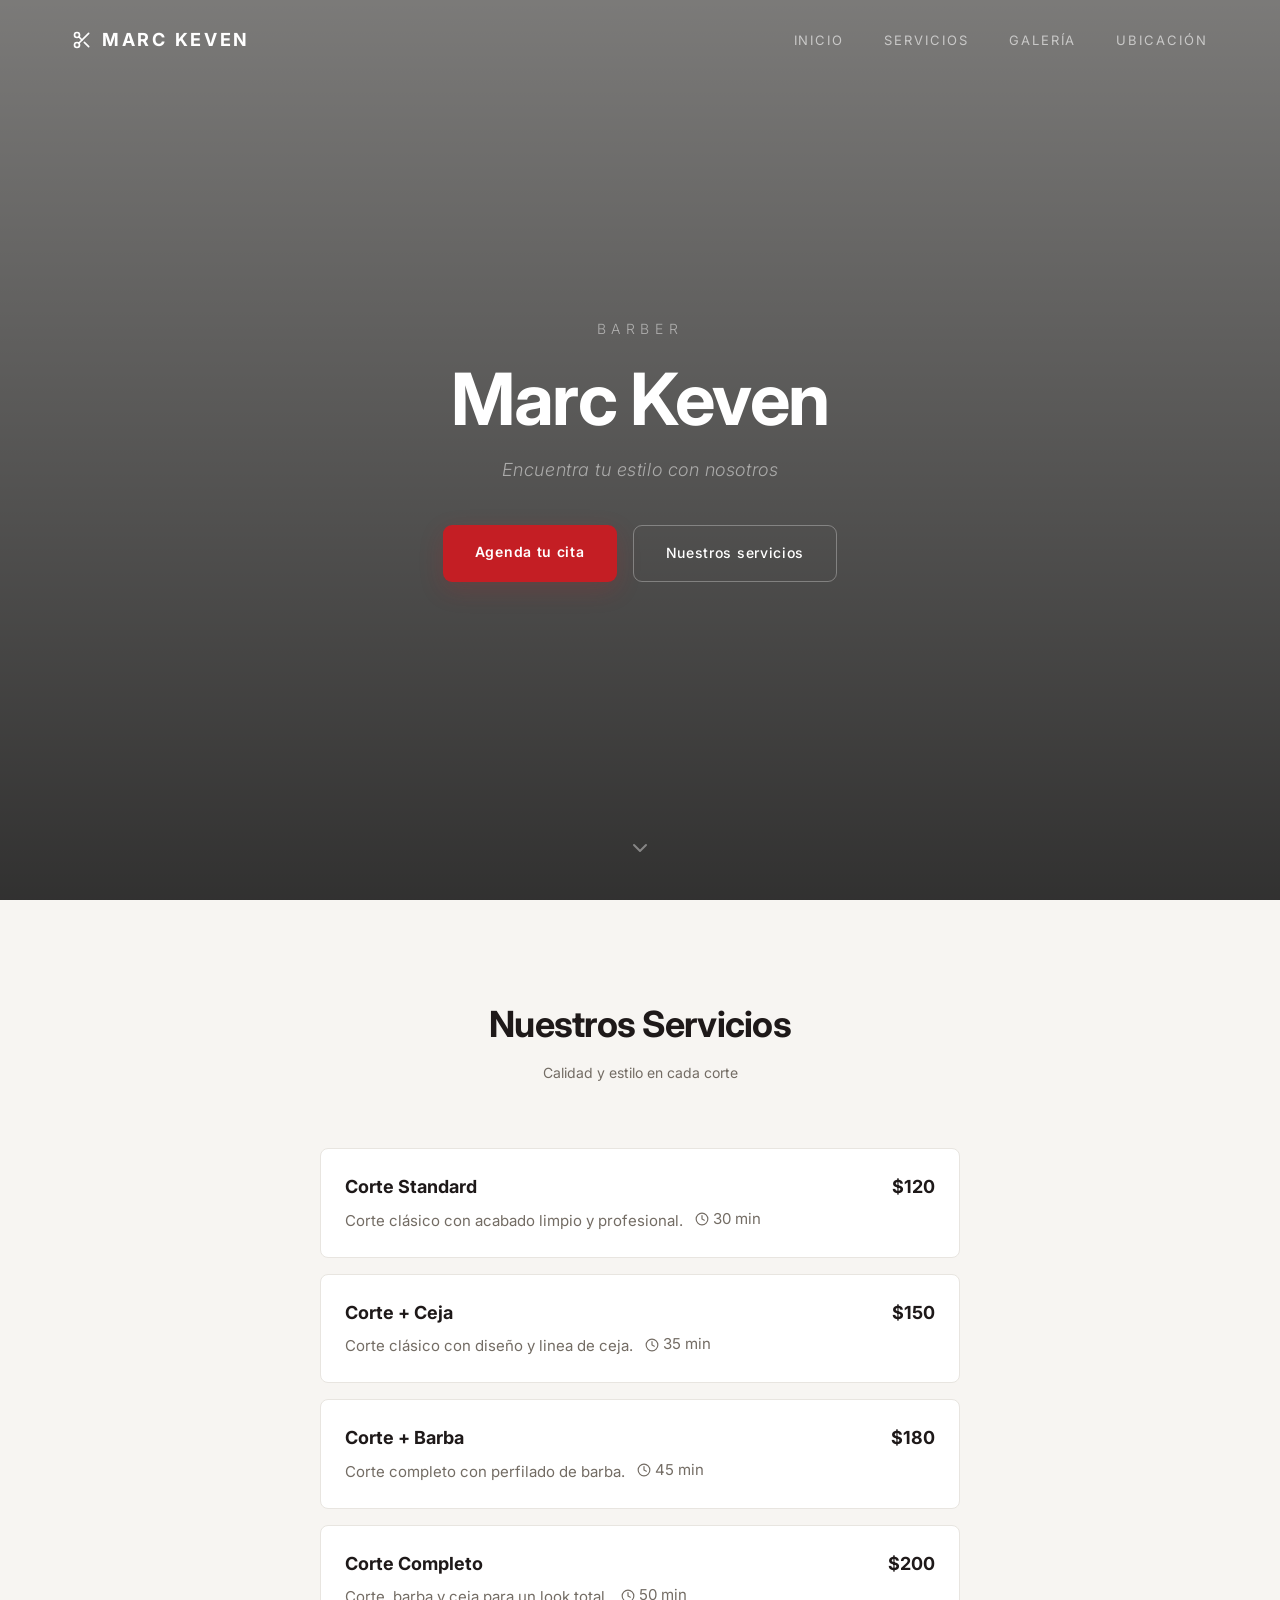
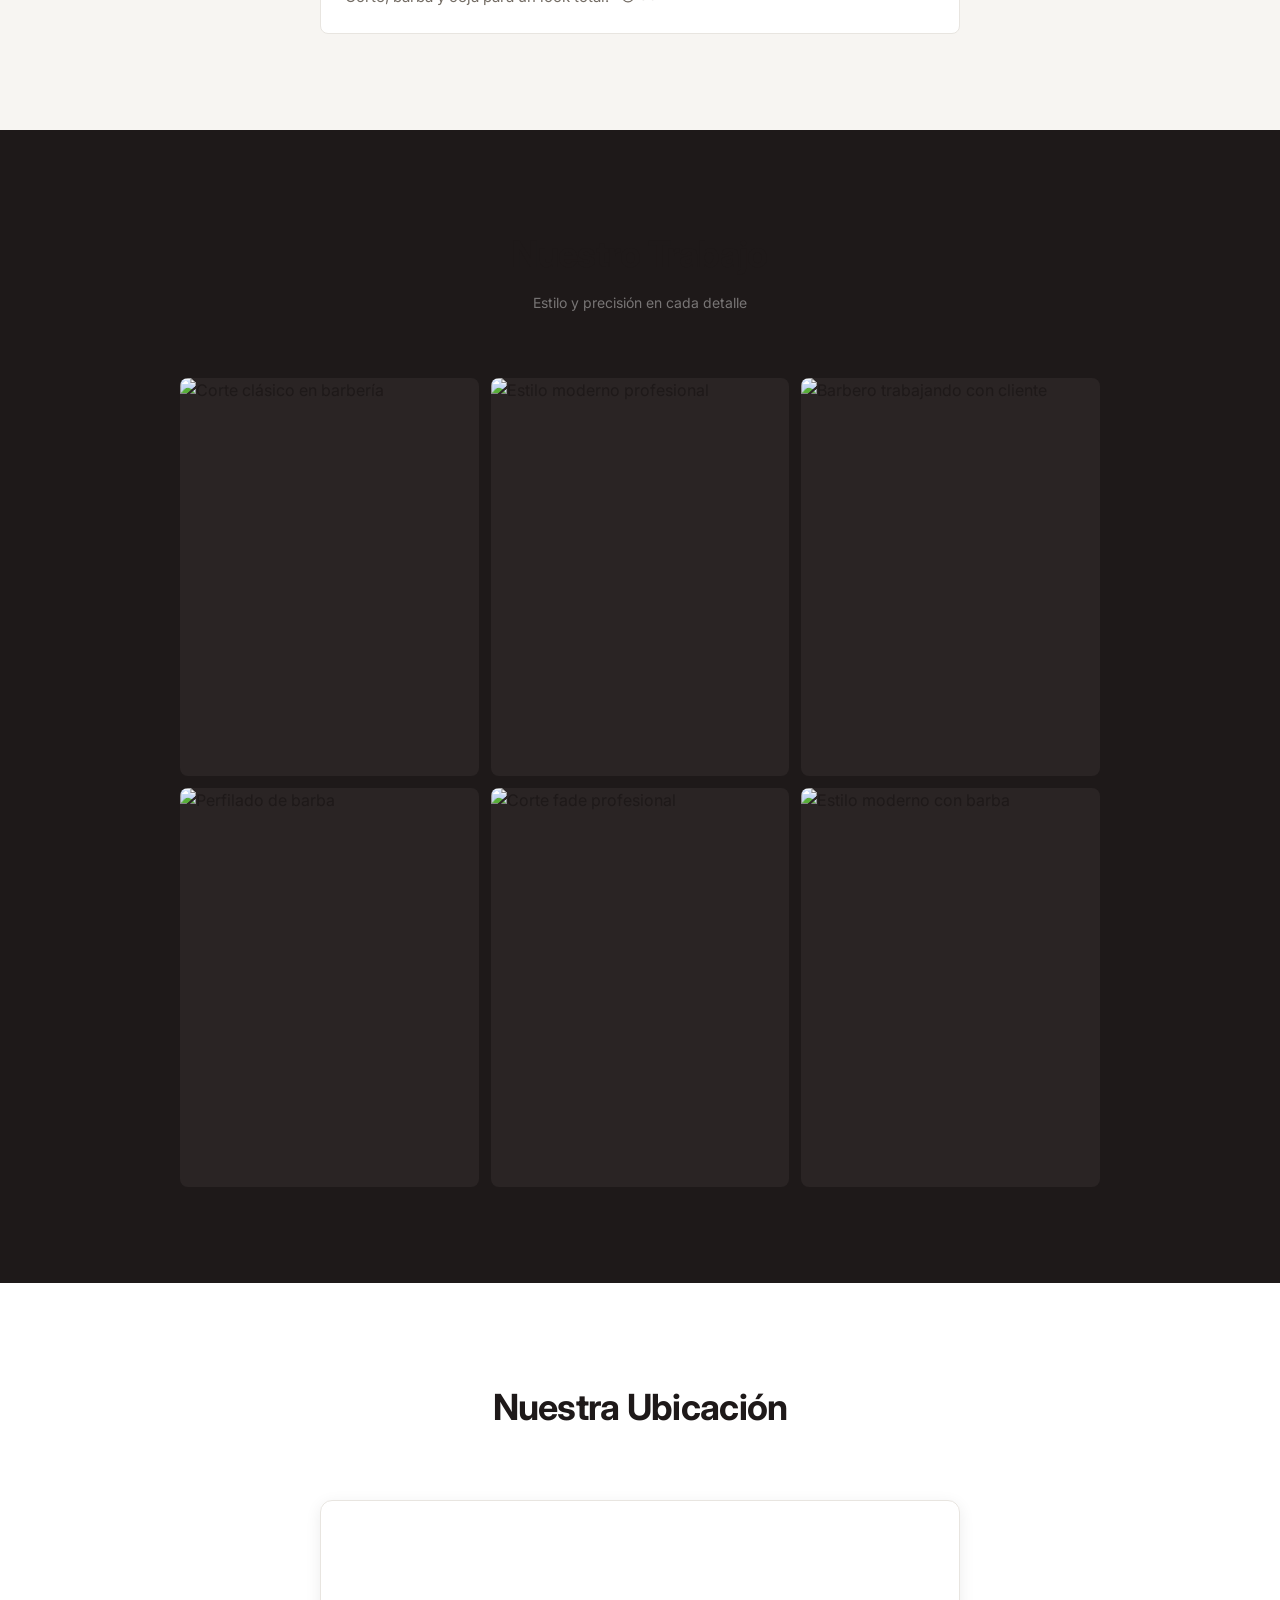
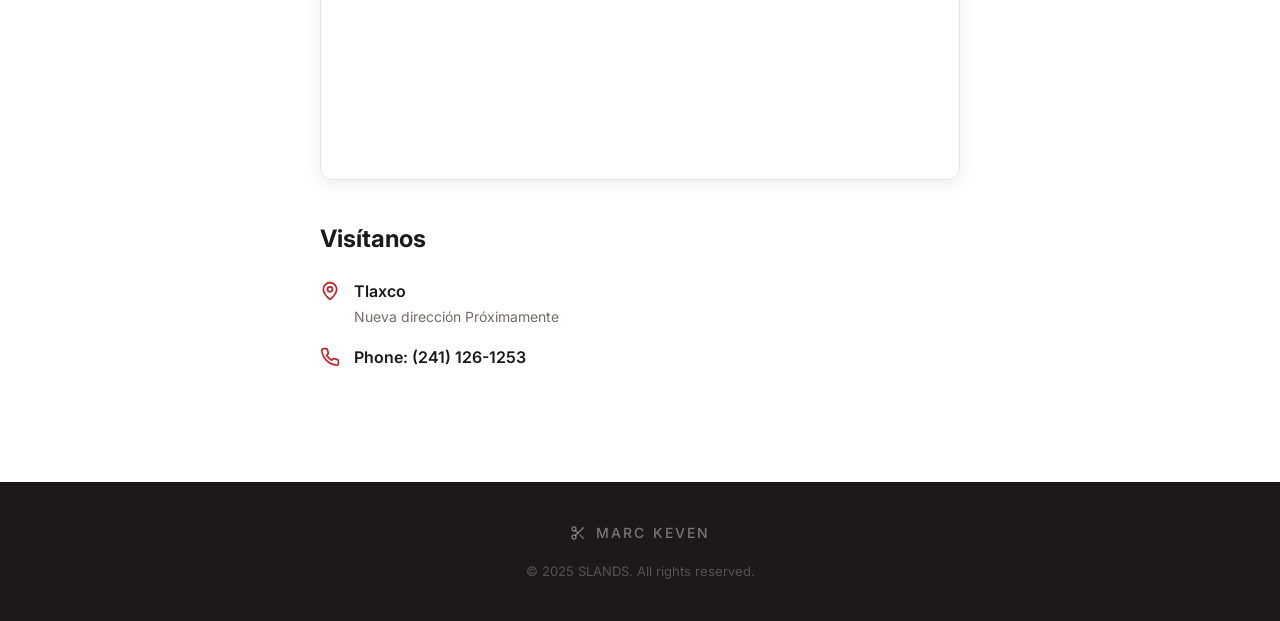
==== index.html @ 04c9a228 "Add files via upload" ====
<!DOCTYPE html>
<html lang="es">
<head>
  <!-- ============================================
       MARC KEVEN BARBER SHOP - Landing Page
       ============================================
       A simple, performance-first one-page site.
       Files:
         - index.html  (this file - structure)
         - styles.css   (all the styling)
         - script.js    (interactivity)
       ============================================ -->

  <meta charset="UTF-8" />
  <!-- Makes the page look correct on mobile phones -->
  <meta name="viewport" content="width=device-width, initial-scale=1.0" />
  <!-- Page title shown in browser tab -->
  <title>Marc Keven | Barber Shop</title>
  <!-- Short description for search engines -->
  <meta name="description" content="Marc Keven Barber Shop en Tlaxco. Encuentra tu estilo con nosotros." />

  <!-- ====== PERFORMANCE: Preconnect to image hosts ======
       This tells the browser to start connecting to these
       servers early, so images load faster later. -->
  <link rel="preconnect" href="https://images.unsplash.com" />
  <link rel="preconnect" href="https://images.pexels.com" />
  <link rel="preconnect" href="https://fonts.googleapis.com" />
  <link rel="preconnect" href="https://fonts.gstatic.com" crossorigin />

  <!-- ====== FONT ======
       Inter - a clean, modern font that looks great
       on screens. We load weights 300-800. -->
  <link
    href="https://fonts.googleapis.com/css2?family=Inter:wght@300;400;500;600;700;800&display=swap"
    rel="stylesheet"
  />

  <!-- ====== STYLESHEET ======
       All our custom styles live in styles.css -->
  <link rel="stylesheet" href="style.css" />
</head>

<body>

  <!-- ============================================
       HEADER
       ============================================
       Fixed at the top of the page.
       - Starts transparent over the hero image
       - Turns dark when you scroll down
       - Has the logo (scissors + text) on the left
       - Desktop: navigation links on the right
       - Mobile: hamburger menu button on the right
       ============================================ -->
  <header id="header" class="header">
    <div class="header-inner">

      <!-- LOGO: Scissors icon + brand name -->
      <a href="#inicio" class="logo">
        <!-- Scissors SVG icon (from Lucide icons) -->
        <svg xmlns="http://www.w3.org/2000/svg" width="20" height="20" viewBox="0 0 24 24" fill="none" stroke="currentColor" stroke-width="2" stroke-linecap="round" stroke-linejoin="round">
          <circle cx="6" cy="6" r="3"/>
          <path d="M8.12 8.12 12 12"/>
          <path d="M20 4 8.12 15.88"/>
          <circle cx="6" cy="18" r="3"/>
          <path d="M14.8 14.8 20 20"/>
        </svg>
        <span>MARC KEVEN</span>
      </a>

      <!-- DESKTOP NAVIGATION (hidden on mobile via CSS) -->
      <nav class="nav-desktop">
        <a href="#inicio">Inicio</a>
        <a href="#servicios">Servicios</a>
        <a href="#galeria">Galería</a>
        <a href="#ubicacion">Ubicación</a>
      </nav>

      <!-- HAMBURGER BUTTON (visible only on mobile) -->
      <button id="menu-open-btn" class="hamburger-btn" aria-label="Abrir menú">
        <!-- Three horizontal lines icon -->
        <svg xmlns="http://www.w3.org/2000/svg" width="24" height="24" viewBox="0 0 24 24" fill="none" stroke="currentColor" stroke-width="2" stroke-linecap="round" stroke-linejoin="round">
          <line x1="4" x2="20" y1="12" y2="12"/>
          <line x1="4" x2="20" y1="6" y2="6"/>
          <line x1="4" x2="20" y1="18" y2="18"/>
        </svg>
      </button>
    </div>
  </header>


  <!-- ============================================
       MOBILE MENU (slide-in overlay)
       ============================================
       Hidden by default. When the hamburger is
       clicked, JavaScript adds the "open" class
       which slides it in from the right.
       ============================================ -->
  <div id="mobile-menu" class="mobile-menu">

    <!-- Dark overlay behind the menu -->
    <div id="menu-overlay" class="menu-overlay"></div>

    <!-- Menu panel that slides in -->
    <div class="menu-panel">

      <!-- Close button (X icon) -->
      <button id="menu-close-btn" class="menu-close-btn" aria-label="Cerrar menú">
        <svg xmlns="http://www.w3.org/2000/svg" width="24" height="24" viewBox="0 0 24 24" fill="none" stroke="currentColor" stroke-width="2" stroke-linecap="round" stroke-linejoin="round">
          <path d="M18 6 6 18"/>
          <path d="m6 6 12 12"/>
        </svg>
      </button>

      <!-- Logo inside the menu -->
      <div class="menu-logo">
        <svg xmlns="http://www.w3.org/2000/svg" width="20" height="20" viewBox="0 0 24 24" fill="none" stroke="currentColor" stroke-width="2" stroke-linecap="round" stroke-linejoin="round" style="color:#C41E24">
          <circle cx="6" cy="6" r="3"/>
          <path d="M8.12 8.12 12 12"/>
          <path d="M20 4 8.12 15.88"/>
          <circle cx="6" cy="18" r="3"/>
          <path d="M14.8 14.8 20 20"/>
        </svg>
        <span>MARC KEVEN</span>
      </div>

      <!-- Navigation links -->
      <nav class="menu-nav">
        <a href="#inicio" class="menu-link">Inicio</a>
        <a href="#servicios" class="menu-link">Servicios</a>
        <a href="#galeria" class="menu-link">Galería</a>
        <a href="#ubicacion" class="menu-link">Ubicación</a>
      </nav>

      <!-- CTA button at the bottom of the menu -->
      <a href="https://www.picktime.com/475c7343-5cfe-4fa8-8c99-a48424e9199c" target="_blank" rel="noopener noreferrer" class="menu-cta">
        AGENDA TU CITA
      </a>
    </div>
  </div>


  <!-- ============================================
       HERO SECTION
       ============================================
       Full-screen section with:
       - Background photo of a barber at work
       - Dark overlay so text is readable
       - Barber name, subtitle, tagline
       - Two buttons: reservation + services
       ============================================ -->
  <section id="inicio" class="hero">

    <!-- Background image (set via CSS for performance) -->
    <div class="hero-bg" style="background-image: url('img/baberBackground.jpeg');"></div>

    <!-- Dark gradient overlay -->
    <div class="hero-overlay"></div>

    <!-- Text content centered on the hero -->
    <div class="hero-content">
      <!-- Small label -->
      <p class="hero-subtitle fade-up delay-1">BARBER</p>
      <!-- Big name -->
      <h1 class="hero-title fade-up delay-2">Marc Keven</h1>
      <!-- Tagline -->
      <p class="hero-tagline fade-up delay-3">Encuentra tu estilo con nosotros</p>

      <!-- Buttons -->
      <div class="hero-buttons fade-up delay-4">
        <!-- Primary: links to WhatsApp for reservations -->
        <!-- CHANGE THIS LINK to your own booking URL -->
        <a href="https://www.picktime.com/475c7343-5cfe-4fa8-8c99-a48424e9199c" target="_blank" rel="noopener noreferrer" class="btn-primary">
          Agenda tu cita
        </a>
        <!-- Secondary: scrolls down to services -->
        <a href="#servicios" class="btn-secondary">
          Nuestros servicios
        </a>
      </div>
    </div>

    <!-- Small bouncing arrow at the bottom -->
    <a href="#servicios" class="scroll-indicator" aria-label="Ver más">
      <svg xmlns="http://www.w3.org/2000/svg" width="24" height="24" viewBox="0 0 24 24" fill="none" stroke="currentColor" stroke-width="2" stroke-linecap="round" stroke-linejoin="round">
        <path d="m6 9 6 6 6-6"/>
      </svg>
    </a>
  </section>


  <!-- ============================================
       SERVICES SECTION
       ============================================
       Shows the list of barber services.
       Each card has: name, price, description, time.
       
       TO EDIT SERVICES:
       Just change the text inside each card below.
       Copy a card to add a new service.
       Delete a card to remove a service.
       ============================================ -->
  <section id="servicios" class="services">
    <div class="container">

      <!-- Section title -->
      <div class="section-header reveal">
        <h2>Nuestros Servicios</h2>
        <p class="section-subtitle">Calidad y estilo en cada corte</p>
      </div>

      <!-- Service cards -->
      <div class="services-list">

        <!-- SERVICE 1: Corte Standard -->
        <div class="service-card reveal">
          <div class="service-top">
            <h3 class="service-name">Corte Standard</h3>
            <span class="service-price">$120</span>
          </div>
          <p class="service-desc">
            Corte clásico con acabado limpio y profesional.
            <!-- Clock icon -->
            <span class="service-time">
              <svg xmlns="http://www.w3.org/2000/svg" width="14" height="14" viewBox="0 0 24 24" fill="none" stroke="currentColor" stroke-width="2" stroke-linecap="round" stroke-linejoin="round"><circle cx="12" cy="12" r="10"/><polyline points="12 6 12 12 16 14"/></svg>
              30 min
            </span>
          </p>
        </div>

        <!-- SERVICE 2: Corte + Ceja -->
        <div class="service-card reveal">
          <div class="service-top">
            <h3 class="service-name">Corte + Ceja</h3>
            <span class="service-price">$150</span>
          </div>
          <p class="service-desc">
            Corte clásico con diseño y linea de ceja.
            <span class="service-time">
              <svg xmlns="http://www.w3.org/2000/svg" width="14" height="14" viewBox="0 0 24 24" fill="none" stroke="currentColor" stroke-width="2" stroke-linecap="round" stroke-linejoin="round"><circle cx="12" cy="12" r="10"/><polyline points="12 6 12 12 16 14"/></svg>
              35 min
            </span>
          </p>
        </div>

        <!-- SERVICE 3: Corte + Barba -->
        <div class="service-card reveal">
          <div class="service-top">
            <h3 class="service-name">Corte + Barba</h3>
            <span class="service-price">$180</span>
          </div>
          <p class="service-desc">
            Corte completo con perfilado de barba.
            <span class="service-time">
              <svg xmlns="http://www.w3.org/2000/svg" width="14" height="14" viewBox="0 0 24 24" fill="none" stroke="currentColor" stroke-width="2" stroke-linecap="round" stroke-linejoin="round"><circle cx="12" cy="12" r="10"/><polyline points="12 6 12 12 16 14"/></svg>
              45 min
            </span>
          </p>
        </div>

        <!-- SERVICE 4: Corte Completo -->
        <div class="service-card reveal">
          <div class="service-top">
            <h3 class="service-name">Corte Completo</h3>
            <span class="service-price">$200</span>
          </div>
          <p class="service-desc">
            Corte, barba y ceja para un look total.
            <span class="service-time">
              <svg xmlns="http://www.w3.org/2000/svg" width="14" height="14" viewBox="0 0 24 24" fill="none" stroke="currentColor" stroke-width="2" stroke-linecap="round" stroke-linejoin="round"><circle cx="12" cy="12" r="10"/><polyline points="12 6 12 12 16 14"/></svg>
              50 min
            </span>
          </p>
        </div>

      </div><!-- /services-list -->
    </div><!-- /container -->
  </section>


  <!-- ============================================
       GALLERY SECTION
       ============================================
       Shows 6 photos of barber work.
       
       PERFORMANCE NOTES:
       - loading="lazy" = browser only loads images
         when the user scrolls near them
       - decoding="async" = browser decodes images
         without blocking the page
       - Images use small sizes (w=600) for speed
       
       TO CHANGE IMAGES:
       Replace the src="..." with your own image URLs.
       Keep the loading="lazy" for performance!
       ============================================ -->
  <section id="galeria" class="gallery">
    <div class="container-wide">

      <!-- Section title -->
      <div class="section-header reveal">
        <h2 class="text-white">Nuestro Trabajo</h2>
        <p class="section-subtitle text-white-muted">Estilo y precisión en cada detalle</p>
      </div>

      <!-- Photo grid: 2 columns on mobile, 3 on desktop -->
      <div class="gallery-grid">

        <!-- PHOTO 1 -->
        <div class="gallery-item reveal">
          <img
            src="img/example1.jpeg"
            alt="Corte clásico en barbería"
            loading="lazy"
            decoding="async"
          />
        </div>

        <!-- PHOTO 2 -->
        <div class="gallery-item reveal">
          <img
            src="img/example5.jpeg"
            alt="Estilo moderno profesional"
            loading="lazy"
            decoding="async"
          />
        </div>

        <!-- PHOTO 3 -->
        <div class="gallery-item reveal">
          <img
            src="img/example3.jpeg"
            alt="Barbero trabajando con cliente"
            loading="lazy"
            decoding="async"
          />
        </div>

        <!-- PHOTO 4 -->
        <div class="gallery-item reveal">
          <img
            src="img/example7.jpeg"
            alt="Perfilado de barba"
            loading="lazy"
            decoding="async"
          />
        </div>

        <!-- PHOTO 5 -->
        <div class="gallery-item reveal">
          <img
            src="img/example2.jpeg"
            alt="Corte fade profesional"
            loading="lazy"
            decoding="async"
          />
        </div>

        <!-- PHOTO 6 -->
        <div class="gallery-item reveal">
          <img
            src="img/example6.jpeg"
            alt="Estilo moderno con barba"
            loading="lazy"
            decoding="async"
          />
        </div>

      </div><!-- /gallery-grid -->
    </div><!-- /container-wide -->
  </section>


    <!-- ============================================
       LOCATION SECTION
       ============================================
       Shows where the shop is:
       - Embedded Google Map of Tlaxco
       - Address and phone number
       
       TO CHANGE LOCATION:
       Update the Google Maps iframe src URL.
       Change the address and phone text below.
       ============================================ -->
  <section id="ubicacion" class="location">
    <div class="container">

      <!-- Section title -->
      <div class="section-header reveal">
        <h2>Nuestra Ubicación</h2>
      </div>

      <!-- Embedded Google Map (placeholder loaded via JS for Lite mode) -->
      <div id="map-container"
           class="map-container reveal"
           data-src="https://maps.google.com/maps?q=Tlaxco+Tlaxcala+Mexico&t=&z=14&ie=UTF8&iwloc=&output=embed"
           data-img="https://upload.wikimedia.org/wikipedia/commons/thumb/d/d6/Mexico_Tlaxcala_Tlaxco_location_map.svg/640px-Mexico_Tlaxcala_Tlaxco_location_map.svg.png"
           style="height:280px;">
        <!-- The map iframe or static fallback image will be inserted here by script.js -->
      </div>

      <!-- Address and phone info -->
      <div class="contact-info reveal">
        <h3 class="contact-title">Visítanos</h3>

        <!-- Address -->
        <div class="contact-row">
          <!-- Map pin icon -->
          <svg xmlns="http://www.w3.org/2000/svg" width="20" height="20" viewBox="0 0 24 24" fill="none" stroke="currentColor" stroke-width="2" stroke-linecap="round" stroke-linejoin="round" class="icon-red">
            <path d="M20 10c0 4.993-5.539 10.193-7.399 11.799a1 1 0 0 1-1.202 0C9.539 20.193 4 14.993 4 10a8 8 0 0 1 16 0"/>
            <circle cx="12" cy="10" r="3"/>
          </svg>
          <div>
            <p class="contact-main">Tlaxco</p>
            <p class="contact-sub">Nueva dirección Próximamente</p>
          </div>
        </div>

        <!-- Phone -->
        <div class="contact-row">
          <!-- Phone icon -->
          <svg xmlns="http://www.w3.org/2000/svg" width="20" height="20" viewBox="0 0 24 24" fill="none" stroke="currentColor" stroke-width="2" stroke-linecap="round" stroke-linejoin="round" class="icon-red">
            <path d="M22 16.92v3a2 2 0 0 1-2.18 2 19.79 19.79 0 0 1-8.63-3.07 19.5 19.5 0 0 1-6-6 19.79 19.79 0 0 1-3.07-8.67A2 2 0 0 1 4.11 2h3a2 2 0 0 1 2 1.72 12.84 12.84 0 0 0 .7 2.81 2 2 0 0 1-.45 2.11L8.09 9.91a16 16 0 0 0 6 6l1.27-1.27a2 2 0 0 1 2.11-.45 12.84 12.84 0 0 0 2.81.7A2 2 0 0 1 22 16.92z"/>
          </svg>
          <!-- CHANGE THIS to your phone number -->
          <a href="tel:+522411261253" class="contact-main contact-link">
            Phone: (241) 126-1253
          </a>
        </div>
      </div>

    </div><!-- /container -->
  </section>

  <!-- ============================================
       FOOTER
       ============================================
       Simple dark footer with logo and copyright.
       CHANGE the copyright text below as needed.
       ============================================ -->
  <footer class="footer">
    <div class="footer-inner">
      <!-- Small logo -->
      <div class="footer-logo">
        <svg xmlns="http://www.w3.org/2000/svg" width="16" height="16" viewBox="0 0 24 24" fill="none" stroke="currentColor" stroke-width="2" stroke-linecap="round" stroke-linejoin="round">
          <circle cx="6" cy="6" r="3"/>
          <path d="M8.12 8.12 12 12"/>
          <path d="M20 4 8.12 15.88"/>
          <circle cx="6" cy="18" r="3"/>
          <path d="M14.8 14.8 20 20"/>
        </svg>
        <span>MARC KEVEN</span>
      </div>
      <!-- Copyright -->
      <p class="footer-copy">&copy; 2025 SLANDS. All rights reserved.</p>
    </div>
  </footer>


  <!-- ====== JAVASCRIPT ======
       All interactivity is in script.js.
       Loaded at the end of body so the HTML
       is already ready when the script runs. -->
  <script src="script.js"></script>

</body>
</html>
---- style.css ----
/* ============================================
   MARC KEVEN BARBER SHOP - Styles
   ============================================
   Organized by section. Mobile-first approach:
   we write styles for mobile first, then add
   @media queries for larger screens.

   TABLE OF CONTENTS:
   1. Reset & Base
   2. Header
   3. Mobile Menu
   4. Hero Section
   5. Services Section
   6. Gallery Section
   7. Location Section
   8. Footer
   9. Animations
   10. Scrollbar & Selection
   ============================================ */


/* ============================================
   1. RESET & BASE STYLES
   ============================================
   Remove browser defaults and set up the
   foundation for our design.
   ============================================ */

/* Remove default margins and paddings */
* {
  margin: 0;
  padding: 0;
  box-sizing: border-box; /* Makes width include padding */
}

/* Smooth scrolling when clicking anchor links */
html {
  scroll-behavior: smooth;
}

/* Base body styles */
body {
  font-family: "Inter", -apple-system, BlinkMacSystemFont, sans-serif;
  color: #1e1919;              /* Dark brown-black for text */
  background-color: #f7f5f2;   /* Warm off-white background */
  line-height: 1.6;            /* Comfortable line spacing */
  -webkit-font-smoothing: antialiased; /* Smoother fonts on Mac */
  overflow-x: hidden;          /* Prevent horizontal scroll */
}

/* Remove link underlines globally */
a {
  text-decoration: none;
  color: inherit;
}

/* Make images responsive by default */
img {
  max-width: 100%;
  height: auto;
  display: block;
}


/* ============================================
   2. HEADER
   ============================================
   Fixed at top. Transparent at first, then
   turns dark when scrolling (via JavaScript
   adding the "scrolled" class).
   ============================================ */

.header {
  position: fixed;             /* Stays at top while scrolling */
  top: 0;
  left: 0;
  right: 0;
  z-index: 100;                /* On top of everything */
  transition: background-color 0.5s ease,
              border-color 0.5s ease;
  background-color: transparent;
  border-bottom: 1px solid transparent;
}

/* When the user scrolls, JS adds this class */
.header.scrolled {
  background-color: rgba(10, 10, 10, 0.95);
  backdrop-filter: blur(12px);   /* Frosted glass effect */
  -webkit-backdrop-filter: blur(12px);
  border-bottom-color: rgba(255, 255, 255, 0.05);
}

/* Inner container: logo on left, nav on right */
.header-inner {
  max-width: 1200px;
  margin: 0 auto;
  padding: 0 20px;
  display: flex;
  align-items: center;
  justify-content: space-between;
  height: 64px;                /* Header height on mobile */
}

/* Logo: scissors icon + text */
.logo {
  display: flex;
  align-items: center;
  gap: 10px;
  color: white;
}

.logo span {
  font-weight: 700;
  font-size: 16px;
  letter-spacing: 0.15em;      /* Wide letter spacing */
}

/* Desktop navigation links (hidden on mobile) */
.nav-desktop {
  display: none;               /* Hidden by default (mobile) */
}

.nav-desktop a {
  color: rgba(255, 255, 255, 0.6);
  font-size: 13px;
  letter-spacing: 0.15em;
  text-transform: uppercase;
  transition: color 0.3s ease;
  position: relative;
}

/* Hover: text turns white */
.nav-desktop a:hover {
  color: white;
}

/* Red underline on hover */
.nav-desktop a::after {
  content: "";
  position: absolute;
  bottom: -4px;
  left: 0;
  width: 0;
  height: 1px;
  background: #C41E24;
  transition: width 0.3s ease;
}

.nav-desktop a:hover::after {
  width: 100%;
}

/* Hamburger button (mobile only) */
.hamburger-btn {
  display: flex;               /* Visible on mobile */
  align-items: center;
  justify-content: center;
  background: none;
  border: none;
  color: rgba(255, 255, 255, 0.8);
  cursor: pointer;
  padding: 8px;
  transition: color 0.3s ease;
}

.hamburger-btn:hover {
  color: white;
}

/* DESKTOP: Show nav links, hide hamburger */
@media (min-width: 768px) {
  .header-inner {
    height: 80px;              /* Taller header on desktop */
    padding: 0 32px;
  }

  .nav-desktop {
    display: flex;             /* Show desktop nav */
    align-items: center;
    gap: 40px;
  }

  .hamburger-btn {
    display: none;             /* Hide hamburger on desktop */
  }

  .logo span {
    font-size: 18px;
  }
}


/* ============================================
   3. MOBILE MENU
   ============================================
   A slide-in panel from the right.
   Hidden by default, shown when JS adds
   the "open" class.
   ============================================ */

.mobile-menu {
  position: fixed;
  top: 0;
  left: 0;
  right: 0;
  bottom: 0;
  z-index: 200;                /* Above everything including header */
  pointer-events: none;        /* Don't block clicks when hidden */
  visibility: hidden;
}

/* When menu is open */
.mobile-menu.open {
  pointer-events: auto;        /* Allow clicks */
  visibility: visible;
}

/* Dark semi-transparent overlay behind menu */
.menu-overlay {
  position: absolute;
  inset: 0;
  background: rgba(0, 0, 0, 0.6);
  opacity: 0;
  transition: opacity 0.3s ease;
}

.mobile-menu.open .menu-overlay {
  opacity: 1;
}

/* The actual menu panel sliding from right */
.menu-panel {
  position: absolute;
  top: 0;
  right: 0;
  bottom: 0;
  width: 280px;
  background: #0a0a0a;
  border-left: 1px solid rgba(255, 255, 255, 0.05);
  padding: 64px 32px 40px;
  display: flex;
  flex-direction: column;
  transform: translateX(100%); /* Start off-screen to the right */
  transition: transform 0.35s cubic-bezier(0.16, 1, 0.3, 1);
}

.mobile-menu.open .menu-panel {
  transform: translateX(0);    /* Slide into view */
}

/* Close button */
.menu-close-btn {
  position: absolute;
  top: 16px;
  right: 16px;
  background: none;
  border: none;
  color: rgba(255, 255, 255, 0.7);
  cursor: pointer;
  padding: 8px;
  transition: color 0.3s ease;
}

.menu-close-btn:hover {
  color: white;
}

/* Logo inside mobile menu */
.menu-logo {
  display: flex;
  align-items: center;
  gap: 10px;
  margin-bottom: 48px;
}

.menu-logo span {
  color: white;
  font-weight: 700;
  font-size: 18px;
  letter-spacing: 0.15em;
}

/* Navigation links in mobile menu */
.menu-nav {
  display: flex;
  flex-direction: column;
  gap: 4px;
}

.menu-link {
  color: rgba(255, 255, 255, 0.7);
  font-size: 18px;
  padding: 12px 0;
  border-bottom: 1px solid rgba(255, 255, 255, 0.05);
  transition: color 0.3s ease;
}

.menu-link:hover {
  color: white;
}

/* CTA button at the bottom of mobile menu */
.menu-cta {
  margin-top: auto;            /* Push to bottom */
  display: block;
  text-align: center;
  padding: 14px;
  background: #C41E24;
  color: white;
  font-weight: 600;
  font-size: 14px;
  letter-spacing: 0.1em;
  border-radius: 2px;
  transition: background-color 0.3s ease;
}

.menu-cta:hover {
  background: #a01920;
}


/* ============================================
   4. HERO SECTION
   ============================================
   Full-screen intro with background photo.
   ============================================ */

.hero {
  position: relative;
  min-height: 100vh;           /* Full screen height */
  min-height: 100dvh;          /* Dynamic viewport (better on mobile) */
  display: flex;
  align-items: center;
  justify-content: center;
  overflow: hidden;
}

/* Background image layer */
.hero-bg {
  position: absolute;
  inset: 0;                    /* Same as top/right/bottom/left: 0 */
  background-size: cover;
  background-position: start;
  background-repeat: no-repeat;
}

/* Dark gradient overlay for text readability */
.hero-overlay {
  position: absolute;
  inset: 0;
  background: linear-gradient(
    to bottom,
    rgba(0, 0, 0, 0.50),        /* Lighter at top */
    rgba(0, 0, 0, 0.65),        /* Medium in middle */
    rgba(0, 0, 0, 0.80)         /* Darker at bottom */
  );
}

/* Text content container */
.hero-content {
  position: relative;           /* Above the overlay */
  z-index: 2;
  text-align: center;
  padding: 0 24px;
  max-width: 540px;
}

/* "BARBER" small label */
.hero-subtitle {
  color: rgba(255, 255, 255, 0.5);
  font-size: 12px;
  letter-spacing: 0.4em;
  text-transform: uppercase;
  margin-bottom: 20px;
  font-weight: 300;
}

/* "Marc Keven" big title */
.hero-title {
  color: white;
  font-size: 2.8rem;           /* ~45px */
  font-weight: 700;
  line-height: 1.05;
  margin-bottom: 20px;
  letter-spacing: -0.02em;     /* Slight tightening */
}

/* Tagline */
.hero-tagline {
  color: rgba(255, 255, 255, 0.5);
  font-size: 16px;
  font-weight: 300;
  font-style: italic;
  letter-spacing: 0.03em;
  margin-bottom: 40px;
}

/* Button container */
.hero-buttons {
  display: flex;
  flex-direction: column;       /* Stack vertically on mobile */
  gap: 12px;
}

/* Primary button: Red background */
.btn-primary {
  display: inline-block;
  padding: 16px 32px;
  background: #C41E24;
  color: white;
  font-weight: 600;
  font-size: 14px;
  letter-spacing: 0.05em;
  border-radius: 9px;
  text-align: center;
  transition: background-color 0.3s ease;
  box-shadow: 0 8px 24px rgba(196, 30, 36, 0.2);
}

.btn-primary:hover {
  background: #a8191e;
}

/* Secondary button: White outline */
.btn-secondary {
  display: inline-block;
  padding: 16px 32px;
  border: 1px solid rgba(255, 255, 255, 0.3);
  color: white;
  font-weight: 500;
  font-size: 14px;
  letter-spacing: 0.05em;
  border-radius: 9px;
  text-align: center;
  transition: background-color 0.3s ease,
              border-color 0.3s ease;
}

.btn-secondary:hover {
  background: rgba(255, 255, 255, 0.1);
  border-color: rgba(255, 255, 255, 0.5);
}

/* Bouncing scroll-down arrow at the bottom */
.scroll-indicator {
  position: absolute;
  bottom: 32px;
  left: 50%;
  transform: translateX(-50%);
  color: rgba(255, 255, 255, 0.4);
  animation: bounce 2s infinite;
  transition: opacity 0.3s ease;
  z-index: 2;
}

.scroll-indicator:hover {
  opacity: 0.7;
}

/* DESKTOP hero adjustments */
@media (min-width: 768px) {
  .hero-title {
    font-size: 4.5rem;         /* Bigger title on desktop */
  }

  .hero-subtitle {
    font-size: 14px;
  }

  .hero-tagline {
    font-size: 18px;
  }

  .hero-buttons {
    flex-direction: row;        /* Side by side on desktop */
    justify-content: center;
    gap: 16px;
  }
}


/* ============================================
   5. SERVICES SECTION
   ============================================
   Cream background, clean card layout.
   ============================================ */

/* Reusable container: max-width + centered */
.container {
  max-width: 680px;
  margin: 0 auto;
  padding: 0 20px;
}

/* Wider container for gallery */
.container-wide {
  max-width: 960px;
  margin: 0 auto;
  padding: 0 20px;
}

.services {
  padding: 64px 0;             /* Vertical spacing */
  background: #f7f5f2;         /* Warm cream color */
}

/* Section header (title + subtitle) */
.section-header {
  text-align: center;
  margin-bottom: 48px;
}

.section-header h2 {
  font-size: 28px;
  font-weight: 700;
  letter-spacing: -0.02em;
  margin-bottom: 8px;
  color: #1e1919;
}

.section-subtitle {
  color: #736c64;              /* Muted brown-gray */
  font-size: 14px;
}

/* Vertical list of service cards */
.services-list {
  display: flex;
  flex-direction: column;
  gap: 12px;
}

/* Individual service card */
.service-card {
  background: white;
  border-radius: 8px;
  border: 1px solid #e8e5e0;
  padding: 20px;
  position: relative;           /* For the red left-border effect */
  transition: border-color 0.3s ease;
}

/* Red left-border accent on hover */
.service-card::before {
  content: "";
  position: absolute;
  left: 0;
  top: 0;
  bottom: 0;
  width: 0;
  background: #C41E24;
  border-radius: 8px 0 0 8px;
  transition: width 0.3s ease;
}

.service-card:hover::before {
  width: 3px;
}

.service-card:hover {
  border-color: rgba(196, 30, 36, 0.15);
}

/* Top row of card: name on left, price on right */
.service-top {
  display: flex;
  align-items: flex-start;
  justify-content: space-between;
  gap: 16px;
  margin-bottom: 6px;
}

/* Service name */
.service-name {
  font-size: 16px;
  font-weight: 700;
  color: #1e1919;
  transition: color 0.3s ease;
}

.service-card:hover .service-name {
  color: #C41E24;              /* Red on hover */
}

/* Price */
.service-price {
  font-size: 16px;
  font-weight: 700;
  color: #1e1919;
  flex-shrink: 0;              /* Don't squish the price */
}

/* Description text */
.service-desc {
  color: #736c64;
  font-size: 14px;
  line-height: 1.5;
}

/* Duration badge (clock icon + time) */
.service-time {
  display: inline-flex;
  align-items: center;
  gap: 4px;
  margin-left: 8px;
}

/* DESKTOP service adjustments */
@media (min-width: 768px) {
  .services {
    padding: 96px 0;
  }

  .section-header {
    margin-bottom: 64px;
  }

  .section-header h2 {
    font-size: 36px;
  }

  .services-list {
    gap: 16px;
  }

  .service-card {
    padding: 24px;
  }

  .service-name,
  .service-price {
    font-size: 18px;
  }

  .service-desc {
    font-size: 15px;
  }
}


/* ============================================
   6. GALLERY SECTION
   ============================================
   Dark background, photo grid.
   2 columns on mobile, 3 on desktop.
   ============================================ */

.gallery {
  padding: 64px 0;
  background: #1e1919;         /* Dark background */
}

/* White text overrides for dark bg */
.text-white {
  color: white;
}

.text-white-muted {
  color: rgba(255, 255, 255, 0.4);
}

/* Photo grid */
.gallery-grid {
  display: grid;
  grid-template-columns: repeat(2, 1fr);  /* 2 columns on mobile */
  gap: 8px;
}

/* Each photo container */
.gallery-item {
  aspect-ratio: 3 / 4;         /* Portrait ratio for barber photos */
  border-radius: 8px;
  overflow: hidden;
  background: #2a2424;         /* Dark placeholder while loading */
}

/* Photo itself */
.gallery-item img {
  width: 100%;
  height: 100%;
  object-fit: cover;           /* Crop to fill, don't stretch */
  /* GPU-accelerated hover zoom (performance-friendly) */
  transition: transform 0.5s cubic-bezier(0.16, 1, 0.3, 1);
  backface-visibility: hidden; /* Prevents flicker during transform */
}

/* Subtle zoom on hover */
.gallery-item:hover img {
  transform: scale(1.05);
}

/* DESKTOP: 3 columns, more gap */
@media (min-width: 768px) {
  .gallery {
    padding: 96px 0;
  }

  .gallery-grid {
    grid-template-columns: repeat(3, 1fr);  /* 3 columns */
    gap: 12px;
  }
}


/* ============================================
   7. LOCATION SECTION
   ============================================
   White background, map + contact info.
   ============================================ */

.location {
  padding: 64px 0;
  background: white;
}

/* Map container with rounded corners */
.map-container {
  border-radius: 12px;
  overflow: hidden;
  box-shadow: 0 4px 16px rgba(0, 0, 0, 0.08);
  border: 1px solid #e8e5e0;
  margin-bottom: 32px;
}

/* Contact info block */
.contact-info {
  /* no special layout needed */
}

.contact-title {
  font-size: 20px;
  font-weight: 700;
  color: #1e1919;
  margin-bottom: 20px;
}

/* Each contact row: icon + text */
.contact-row {
  display: flex;
  align-items: flex-start;
  gap: 14px;
  margin-bottom: 16px;
}

/* Red color for contact icons */
.icon-red {
  color: #C41E24;
  flex-shrink: 0;
  margin-top: 2px;
}

/* Bold text (city, phone) */
.contact-main {
  font-weight: 600;
  font-size: 16px;
  color: #1e1919;
}

/* Subtle text (address details) */
.contact-sub {
  color: #736c64;
  font-size: 14px;
  margin-top: 2px;
}

/* Phone link hover */
.contact-link {
  transition: color 0.3s ease;
}

.contact-link:hover {
  color: #C41E24;
}

/* DESKTOP location adjustments */
@media (min-width: 768px) {
  .location {
    padding: 96px 0;
  }

  .map-container {
    margin-bottom: 40px;
  }

  .contact-title {
    font-size: 24px;
  }
}


/* ============================================
   8. FOOTER
   ============================================
   Dark background, minimal.
   ============================================ */

.footer {
  background: #1e1919;
  padding: 32px 20px;
}

.footer-inner {
  max-width: 680px;
  margin: 0 auto;
  text-align: center;
}

/* Footer logo */
.footer-logo {
  display: flex;
  align-items: center;
  justify-content: center;
  gap: 10px;
  color: rgba(255, 255, 255, 0.4);
  margin-bottom: 16px;
}

.footer-logo span {
  font-size: 14px;
  font-weight: 500;
  letter-spacing: 0.15em;
}

/* Copyright text */
.footer-copy {
  color: rgba(255, 255, 255, 0.25);
  font-size: 13px;
}

@media (min-width: 768px) {
  .footer {
    padding: 40px 32px;
  }
}


/* ============================================
   9. ANIMATIONS
   ============================================
   - Fade-up entrance for hero elements
   - Reveal animation for scroll sections
   - Bounce for scroll indicator
   All use GPU-friendly transforms for
   best performance.
   ============================================ */

/* --- Hero fade-up entrance ---
   Elements start invisible and slide up.
   Delays create a cascading effect. */
.fade-up {
  opacity: 0;
  transform: translateY(20px);
  animation: fadeInUp 0.8s cubic-bezier(0.16, 1, 0.3, 1) forwards;
}

/* Staggered delays for hero elements */
.delay-1 { animation-delay: 0.2s; }
.delay-2 { animation-delay: 0.4s; }
.delay-3 { animation-delay: 0.6s; }
.delay-4 { animation-delay: 0.8s; }

@keyframes fadeInUp {
  from {
    opacity: 0;
    transform: translateY(20px);
  }
  to {
    opacity: 1;
    transform: translateY(0);
  }
}

/* --- Scroll reveal ---
   Elements with .reveal class start hidden.
   JavaScript adds .visible when they enter
   the viewport. */
.reveal {
  opacity: 0;
  transform: translateY(24px);
  transition: opacity 0.7s cubic-bezier(0.16, 1, 0.3, 1),
              transform 0.7s cubic-bezier(0.16, 1, 0.3, 1);
}

.reveal.visible {
  opacity: 1;
  transform: translateY(0);
}

/* --- Bounce animation for scroll arrow --- */
@keyframes bounce {
  0%, 20%, 50%, 80%, 100% {
    transform: translateX(-50%) translateY(0);
  }
  40% {
    transform: translateX(-50%) translateY(-8px);
  }
  60% {
    transform: translateX(-50%) translateY(-4px);
  }
}


/* ============================================
   10. SCROLLBAR & SELECTION
   ============================================
   Small design touches that make the site
   feel more polished.
   ============================================ */

/* Custom text selection color */
::selection {
  background: #C41E24;
  color: white;
}

/* Custom scrollbar (WebKit browsers: Chrome, Safari, Edge) */
::-webkit-scrollbar {
  width: 6px;
}

::-webkit-scrollbar-track {
  background: #1e1919;
}

::-webkit-scrollbar-thumb {
  background: #3a3535;
  border-radius: 3px;
}

::-webkit-scrollbar-thumb:hover {
  background: #C41E24;
}
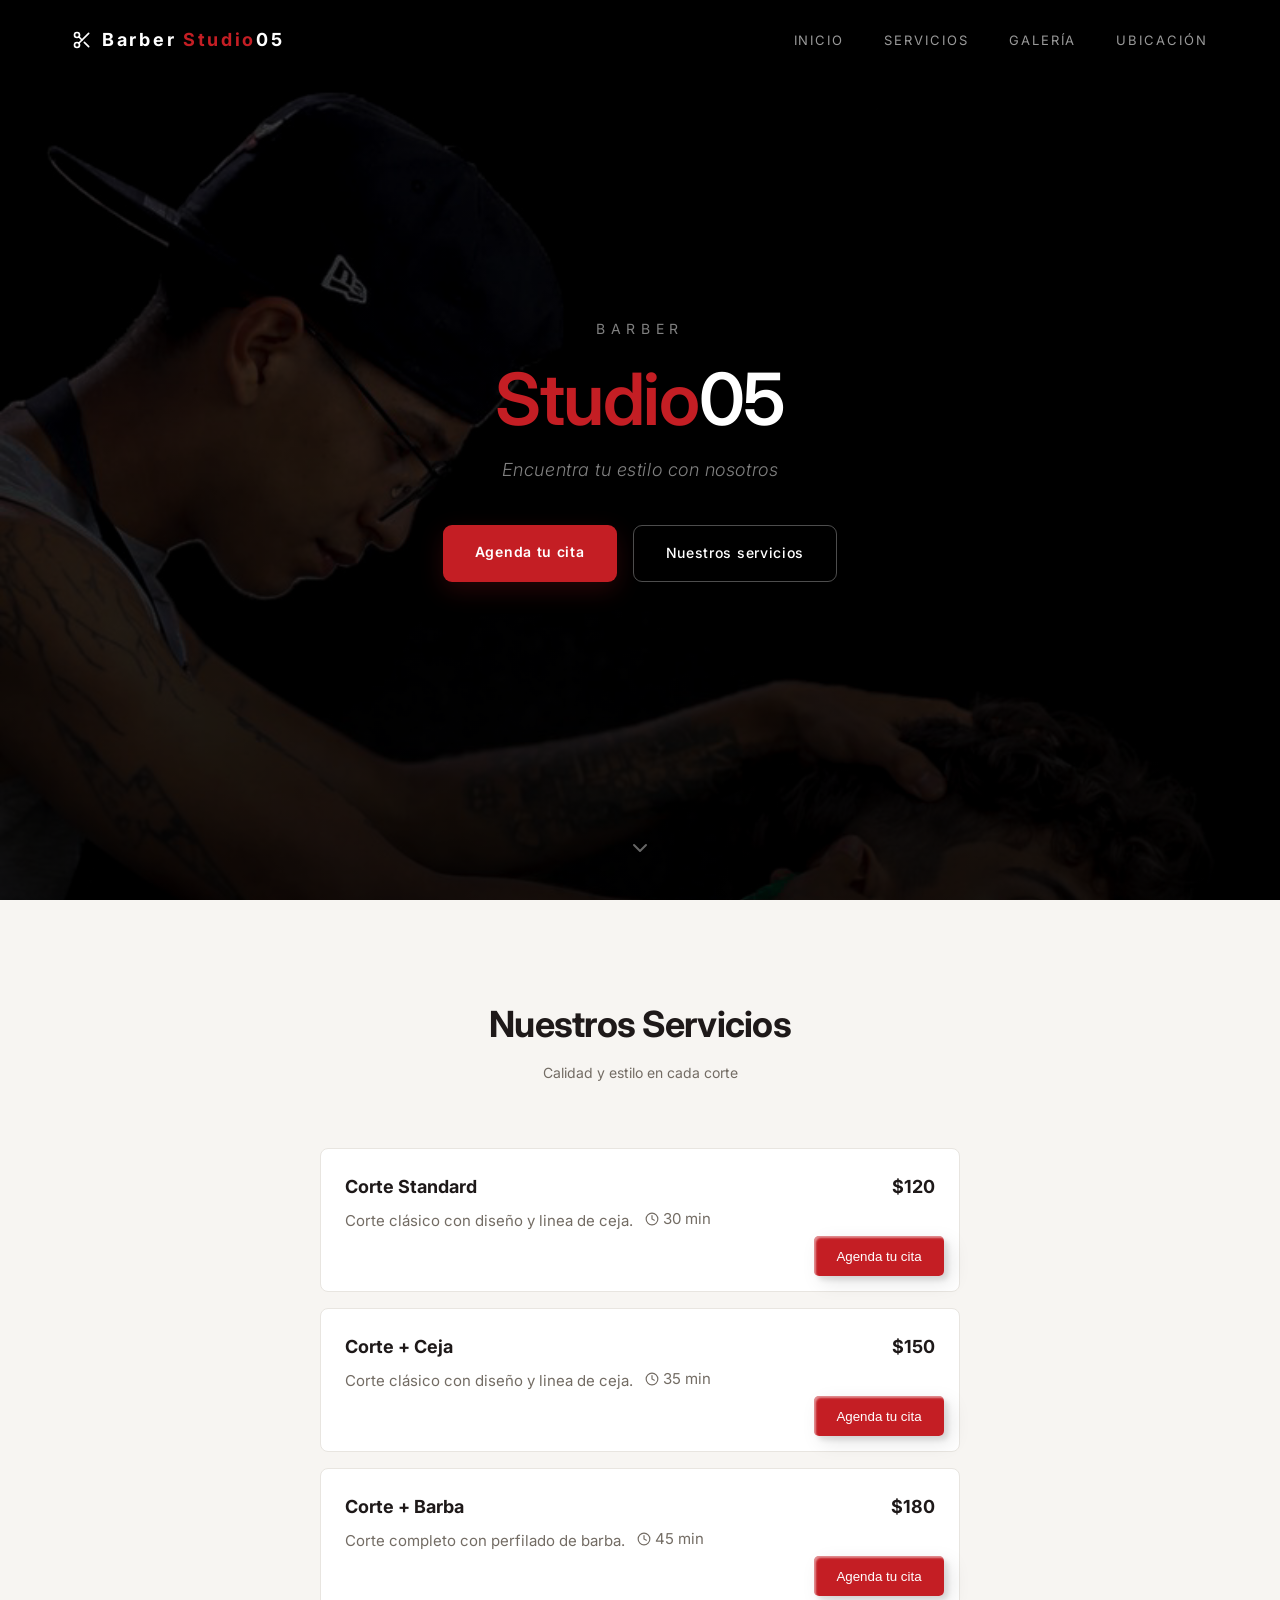
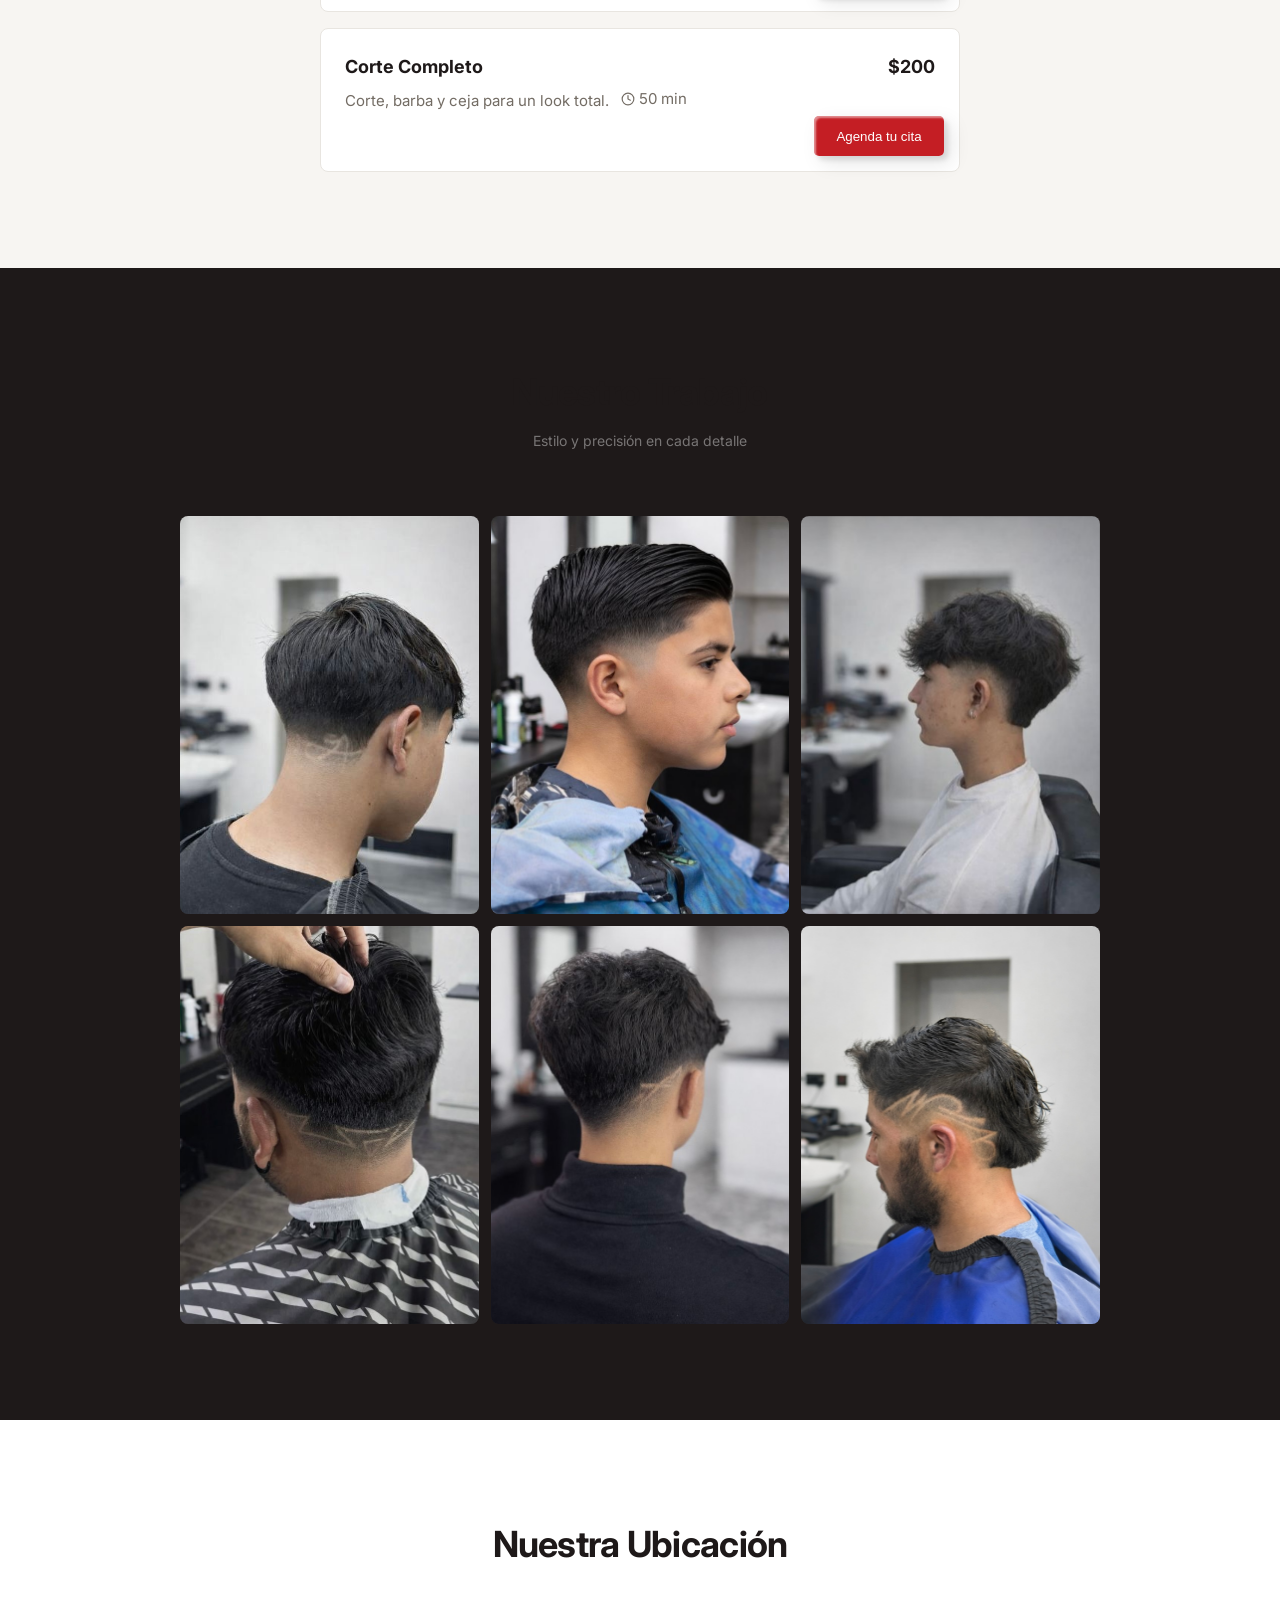
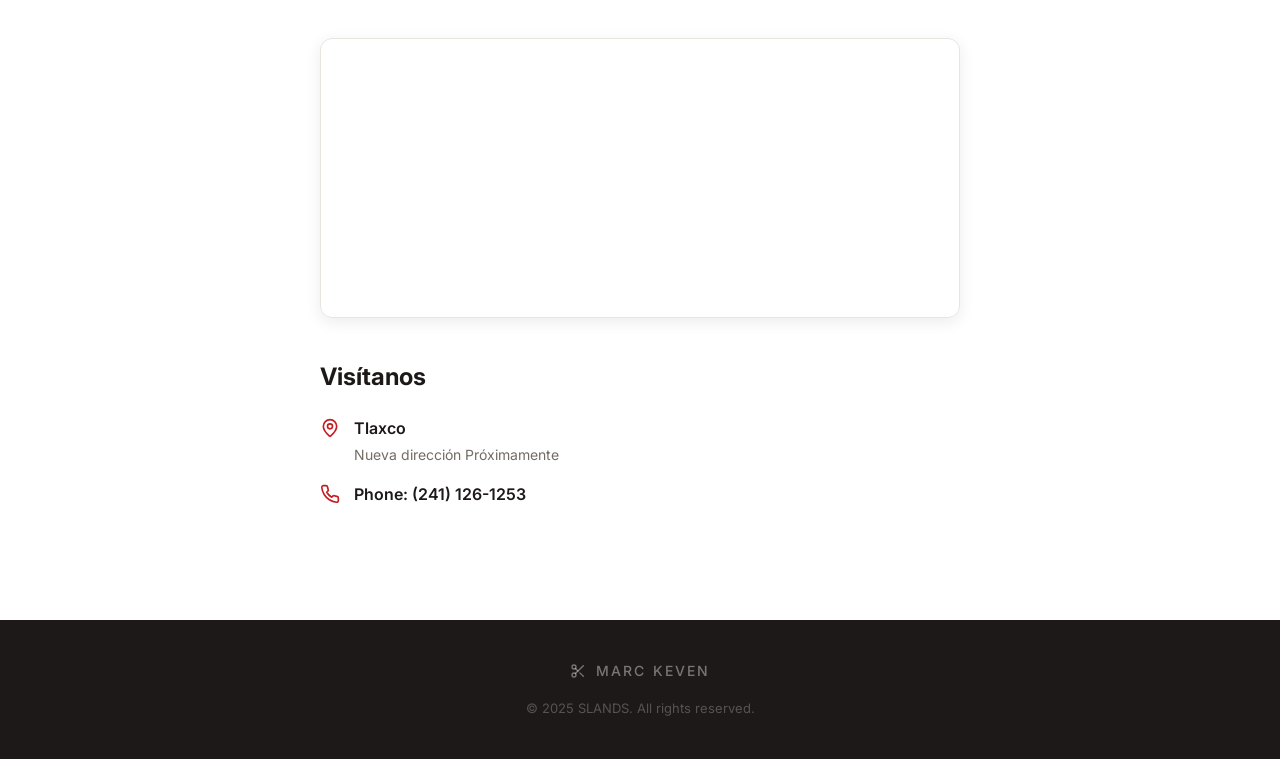
==== commit 52f62421: "Update index.html 2-21-26 3am" ====
--- a/index.html
+++ b/index.html
@@ -15,7 +15,7 @@
   <!-- Makes the page look correct on mobile phones -->
   <meta name="viewport" content="width=device-width, initial-scale=1.0" />
   <!-- Page title shown in browser tab -->
-  <title>Marc Keven | Barber Shop</title>
+  <title>Barber Studio 05</title>
   <!-- Short description for search engines -->
   <meta name="description" content="Marc Keven Barber Shop en Tlaxco. Encuentra tu estilo con nosotros." />
 
@@ -38,6 +38,7 @@
   <!-- ====== STYLESHEET ======
        All our custom styles live in styles.css -->
   <link rel="stylesheet" href="style.css" />
+  <!-- <link rel="stylesheet" href="styles2.css" /> -->
 </head>
 
 <body>
@@ -65,7 +66,7 @@
           <circle cx="6" cy="18" r="3"/>
           <path d="M14.8 14.8 20 20"/>
         </svg>
-        <span>MARC KEVEN</span>
+        <span>Barber <span class="red">Studio</span>05</span>
       </a>
 
       <!-- DESKTOP NAVIGATION (hidden on mobile via CSS) -->
@@ -121,7 +122,7 @@
           <circle cx="6" cy="18" r="3"/>
           <path d="M14.8 14.8 20 20"/>
         </svg>
-        <span>MARC KEVEN</span>
+        <span>Barber <span class="red">Studio</span>05</span>
       </div>
 
       <!-- Navigation links -->
@@ -133,7 +134,7 @@
       </nav>
 
       <!-- CTA button at the bottom of the menu -->
-      <a href="https://www.picktime.com/475c7343-5cfe-4fa8-8c99-a48424e9199c" target="_blank" rel="noopener noreferrer" class="menu-cta">
+      <a href="#servicios" target="_blank" rel="noopener noreferrer" class="menu-cta">
         AGENDA TU CITA
       </a>
     </div>
@@ -162,7 +163,7 @@
       <!-- Small label -->
       <p class="hero-subtitle fade-up delay-1">BARBER</p>
       <!-- Big name -->
-      <h1 class="hero-title fade-up delay-2">Marc Keven</h1>
+      <h1 class="hero-title fade-up delay-2"> <span class="red">Studio</span>05</h1>
       <!-- Tagline -->
       <p class="hero-tagline fade-up delay-3">Encuentra tu estilo con nosotros</p>
 
@@ -170,7 +171,7 @@
       <div class="hero-buttons fade-up delay-4">
         <!-- Primary: links to WhatsApp for reservations -->
         <!-- CHANGE THIS LINK to your own booking URL -->
-        <a href="https://www.picktime.com/475c7343-5cfe-4fa8-8c99-a48424e9199c" target="_blank" rel="noopener noreferrer" class="btn-primary">
+        <a href="#servicios" target="_blank" rel="noopener noreferrer" class="btn-primary">
           Agenda tu cita
         </a>
         <!-- Secondary: scrolls down to services -->
@@ -219,13 +220,13 @@
             <span class="service-price">$120</span>
           </div>
           <p class="service-desc">
-            Corte clásico con acabado limpio y profesional.
-            <!-- Clock icon -->
+            Corte clásico con diseño y linea de ceja.
             <span class="service-time">
               <svg xmlns="http://www.w3.org/2000/svg" width="14" height="14" viewBox="0 0 24 24" fill="none" stroke="currentColor" stroke-width="2" stroke-linecap="round" stroke-linejoin="round"><circle cx="12" cy="12" r="10"/><polyline points="12 6 12 12 16 14"/></svg>
               30 min
             </span>
           </p>
+          <button class="custom-btn btn-5"><a href="https://calendar.app.google/fTQqCzfcYn881GmbA">Agenda tu cita</a></button>
         </div>
 
         <!-- SERVICE 2: Corte + Ceja -->
@@ -241,6 +242,7 @@
               35 min
             </span>
           </p>
+          <button class="custom-btn btn-5"><a href="https://calendar.app.google/3nHy5SiSrBmjEnew8">Agenda tu cita</a></button>
         </div>
 
         <!-- SERVICE 3: Corte + Barba -->
@@ -256,6 +258,7 @@
               45 min
             </span>
           </p>
+          <button class="custom-btn btn-5"><a href="https://calendar.app.google/vCBXJ4HiXrfVuyZr5">Agenda tu cita</a></button>
         </div>
 
         <!-- SERVICE 4: Corte Completo -->
@@ -271,6 +274,7 @@
               50 min
             </span>
           </p>
+          <button class="custom-btn btn-5"><a href="https://calendar.app.google/687uAnmvLHHuoCnD6">Agenda tu cita</a></button>
         </div>
 
       </div><!-- /services-list -->
--- a/style.css
+++ b/style.css
@@ -219,7 +219,7 @@
 .menu-overlay {
   position: absolute;
   inset: 0;
-  background: rgba(0, 0, 0, 0.6);
+  background: rgba(0, 0, 0, 0.2);
   opacity: 0;
   transition: opacity 0.3s ease;
 }
@@ -368,18 +368,22 @@
 /* "BARBER" small label */
 .hero-subtitle {
   color: rgba(255, 255, 255, 0.5);
-  font-size: 12px;
+  font-size: 1.9rem;
   letter-spacing: 0.4em;
   text-transform: uppercase;
   margin-bottom: 20px;
-  font-weight: 300;
+  font-weight: 400;
+}
+
+.red{
+  color:#C41E24;
 }
 
 /* "Marc Keven" big title */
 .hero-title {
   color: white;
   font-size: 2.8rem;           /* ~45px */
-  font-weight: 700;
+  font-weight: 600;
   line-height: 1.05;
   margin-bottom: 20px;
   letter-spacing: -0.02em;     /* Slight tightening */
@@ -538,6 +542,7 @@
   padding: 20px;
   position: relative;           /* For the red left-border effect */
   transition: border-color 0.3s ease;
+  height: 9rem;
 }
 
 /* Red left-border accent on hover */
@@ -638,6 +643,75 @@
 }
 
 
+.custom-btn {
+  display: grid;
+  bottom: 15px;
+  right: 15px;
+  width: 130px;
+  height: 40px;
+  color: #fff;
+  border-radius: 5px;
+  /* padding: 10px 25px; */
+  font-family: 'Lato', sans-serif;
+  font-weight: 500;
+  background: transparent;
+  cursor: pointer;
+  transition: all 0.3s ease;
+  position: fixed;
+   box-shadow:inset 2px 2px 2px 0px rgba(255,255,255,.5),
+   7px 7px 20px 0px rgba(0,0,0,.1),
+   4px 4px 5px 0px rgba(0,0,0,.1);
+  outline: none;
+}
+
+/* 5 */
+.btn-5 {
+  width: 130px;
+  height: 40px;
+  line-height: 42px;
+  padding: 0;
+  border: none;
+  background: #C41E24;
+background: linear-gradient(0deg, #C41E24 0%, #C41E24 100%);
+align-self: flex-end;
+justify-self: flex-end;
+}
+.btn-5:hover {
+  color: #f0094a;
+  background: transparent;
+   box-shadow:none;
+}
+.btn-5:before,
+.btn-5:after{
+  content:'';
+  position:absolute;
+  top:0;
+  right:0;
+  height:2px;
+  width:0;
+  background: #f0094a;
+  box-shadow:
+   -1px -1px 5px 0px #fff,
+   7px 7px 20px 0px #0003,
+   4px 4px 5px 0px #0002;
+  transition:400ms ease all;
+}
+.btn-5:after{
+  right:inherit;
+  top:inherit;
+  left:0;
+  bottom:0;
+}
+.btn-5:hover:before,
+.btn-5:hover:after{
+  width:100%;
+  animation-delay: 2s;
+  transition:.7s ease all;
+}
+
+
+
+
 /* ============================================
    6. GALLERY SECTION
    ============================================
